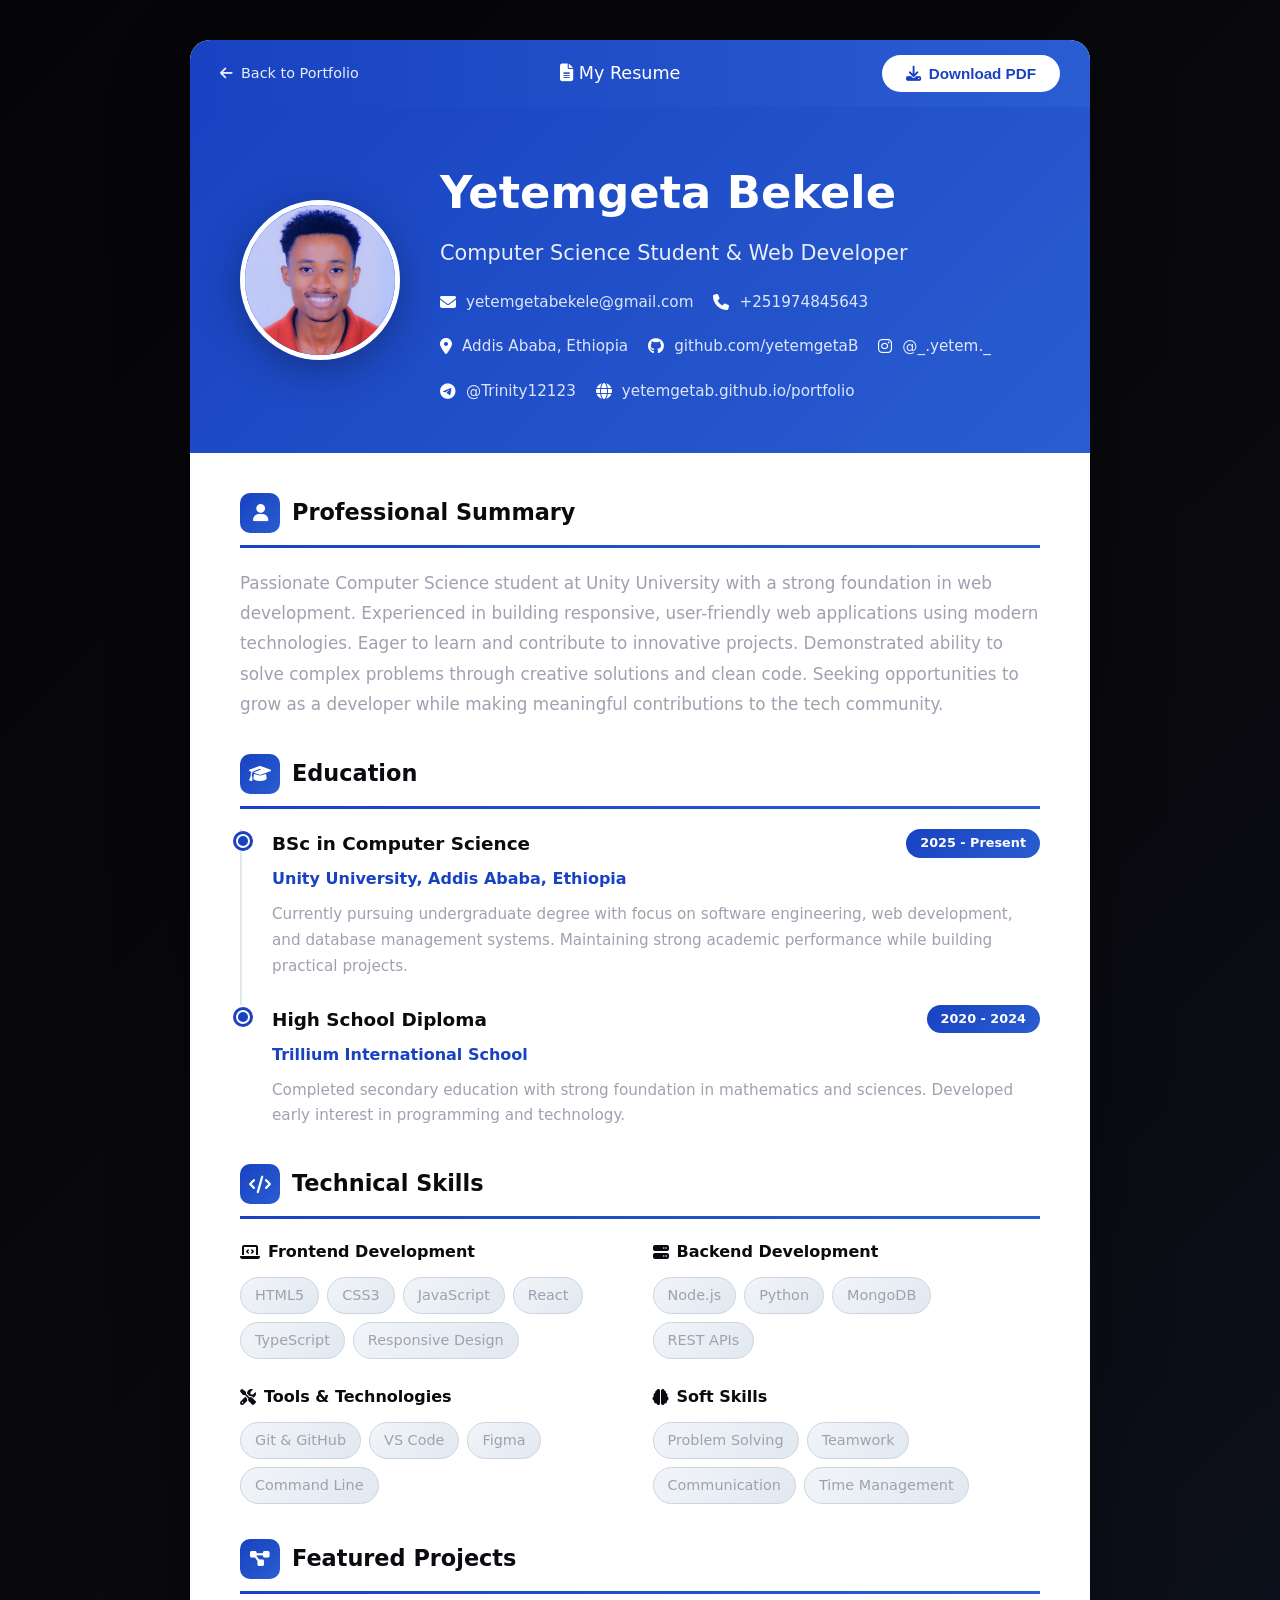
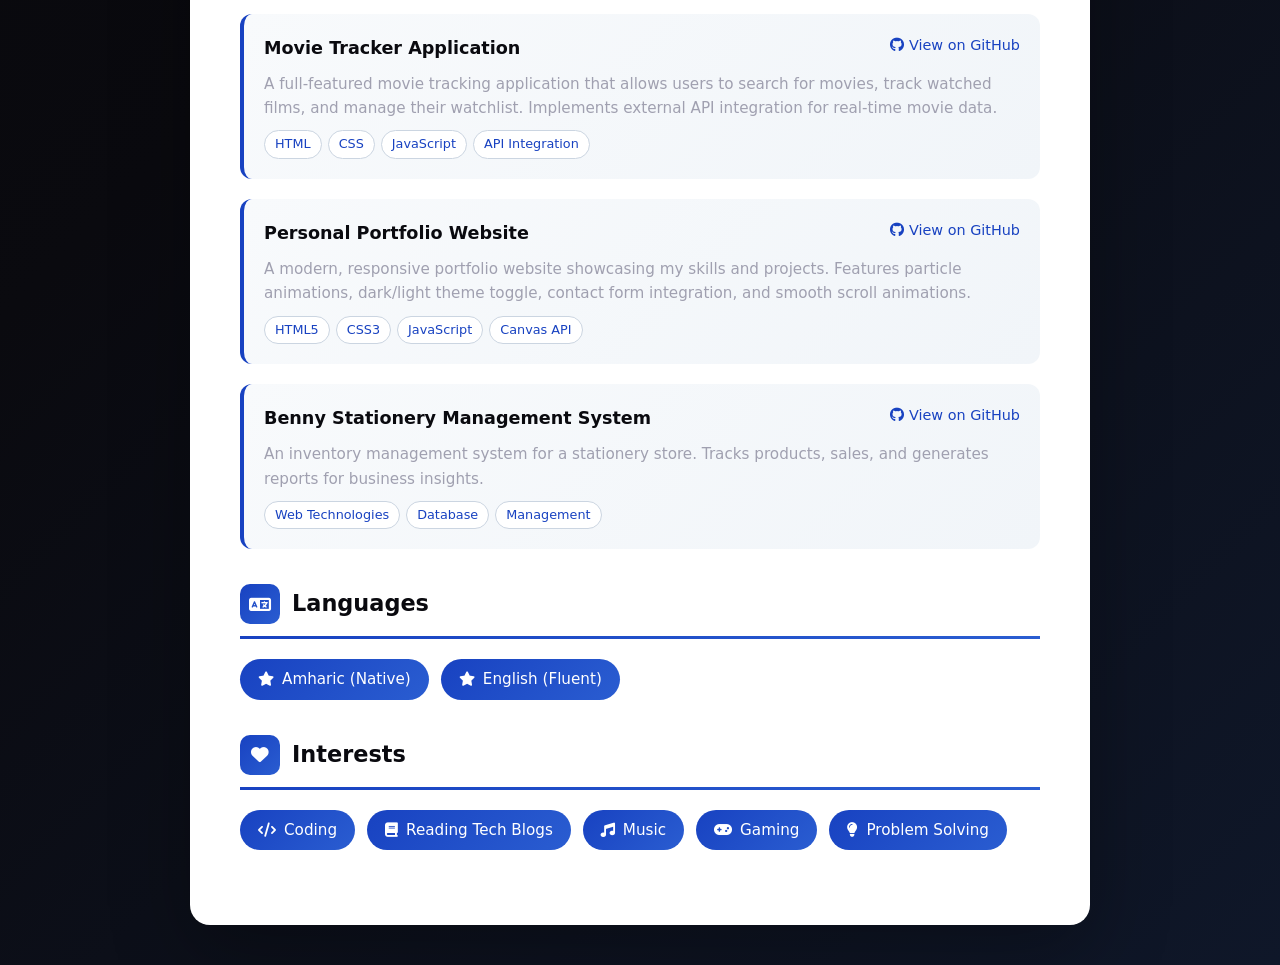
==== cv/cv.html @ ed090e7f "Complete portfolio with animations, CV, and professional structure" ====
<!DOCTYPE html>
<html lang="en">
<head>
    <meta charset="UTF-8">
    <meta name="viewport" content="width=device-width, initial-scale=1.0">
    <title>Yetemgeta Bekele - CV/Resume</title>
    <link rel="stylesheet" href="https://cdnjs.cloudflare.com/ajax/libs/font-awesome/6.4.0/css/all.min.css">
    <style>
        * {
            margin: 0;
            padding: 0;
            box-sizing: border-box;
        }

        :root {
            --primary: #1842c1;
            --primary-light: #2a5dd1;
            --secondary: #2563eb;
            --accent: #2a5dd1;
            --dark: #0a0a0f;
            --light: #f8fafc;
            --text: #a0a0b0;
            --text-light: #6a6a7a;
        }

        body {
            font-family: 'Segoe UI', system-ui, -apple-system, sans-serif;
            background: linear-gradient(135deg, #050508 0%, #0a0a0f 50%, #0f1729 100%);
            min-height: 100vh;
            padding: 40px 20px;
            line-height: 1.6;
            color: var(--text);
        }

        .cv-container {
            max-width: 900px;
            margin: 0 auto;
            background: white;
            border-radius: 20px;
            box-shadow: 0 25px 80px rgba(0,0,0,0.3);
            overflow: hidden;
        }

        .download-bar {
            background: linear-gradient(90deg, var(--primary) 0%, var(--primary-light) 100%);
            padding: 15px 30px;
            display: flex;
            justify-content: space-between;
            align-items: center;
            color: white;
        }

        .download-bar h3 {
            font-size: 1.1rem;
            font-weight: 500;
        }

        .download-btn {
            background: white;
            color: var(--primary);
            border: none;
            padding: 10px 24px;
            border-radius: 25px;
            font-weight: 600;
            cursor: pointer;
            display: flex;
            align-items: center;
            gap: 8px;
            transition: all 0.3s ease;
            font-size: 0.95rem;
        }

        .download-btn:hover {
            transform: translateY(-2px);
            box-shadow: 0 5px 20px rgba(0,0,0,0.2);
        }

        .back-link {
            color: white;
            text-decoration: none;
            display: flex;
            align-items: center;
            gap: 8px;
            font-size: 0.9rem;
            opacity: 0.9;
            transition: opacity 0.3s;
        }

        .back-link:hover {
            opacity: 1;
        }

        /* Header Section */
        .cv-header {
            background: linear-gradient(135deg, var(--primary) 0%, var(--primary-light) 100%);
            color: white;
            padding: 50px;
            display: grid;
            grid-template-columns: auto 1fr;
            gap: 40px;
            align-items: center;
        }

        .profile-image {
            width: 160px;
            height: 160px;
            border-radius: 50%;
            border: 5px solid white;
            object-fit: cover;
            box-shadow: 0 10px 40px rgba(0, 0, 0, 0.3);
        }

        .header-content h1 {
            font-size: 2.8rem;
            font-weight: 800;
            margin-bottom: 8px;
            color: white;
        }

        .header-content .title {
            font-size: 1.3rem;
            color: rgba(255, 255, 255, 0.9);
            font-weight: 500;
            margin-bottom: 20px;
        }

        .contact-grid {
            display: flex;
            flex-wrap: wrap;
            gap: 20px;
        }

        .contact-item {
            display: flex;
            align-items: center;
            gap: 10px;
            font-size: 0.95rem;
            color: rgba(255, 255, 255, 0.85);
        }

        .contact-item i {
            color: white;
            font-size: 1rem;
        }

        /* Main Content */
        .cv-body {
            padding: 40px 50px;
        }

        .section {
            margin-bottom: 35px;
        }

        .section-title {
            display: flex;
            align-items: center;
            gap: 12px;
            font-size: 1.4rem;
            font-weight: 700;
            color: var(--dark);
            margin-bottom: 20px;
            padding-bottom: 12px;
            border-bottom: 3px solid;
            border-image: linear-gradient(90deg, var(--primary), var(--primary-light)) 1;
        }

        .section-title i {
            width: 40px;
            height: 40px;
            background: linear-gradient(135deg, var(--primary) 0%, var(--primary-light) 100%);
            color: white;
            border-radius: 10px;
            display: flex;
            align-items: center;
            justify-content: center;
            font-size: 1.1rem;
        }

        /* Summary */
        .summary-text {
            font-size: 1.05rem;
            color: var(--text);
            line-height: 1.8;
        }

        /* Experience & Education */
        .timeline-item {
            position: relative;
            padding-left: 30px;
            padding-bottom: 25px;
            border-left: 2px solid #e2e8f0;
        }

        .timeline-item::before {
            content: '';
            position: absolute;
            left: -6px;
            top: 5px;
            width: 10px;
            height: 10px;
            background: var(--primary);
            border-radius: 50%;
            border: 2px solid white;
            box-shadow: 0 0 0 3px var(--primary);
        }

        .timeline-item:last-child {
            border-left-color: transparent;
            padding-bottom: 0;
        }

        .timeline-header {
            display: flex;
            justify-content: space-between;
            align-items: flex-start;
            margin-bottom: 8px;
            flex-wrap: wrap;
            gap: 10px;
        }

        .timeline-title {
            font-size: 1.15rem;
            font-weight: 700;
            color: var(--dark);
        }

        .timeline-date {
            background: linear-gradient(135deg, var(--primary) 0%, var(--primary-light) 100%);
            color: white;
            padding: 4px 14px;
            border-radius: 20px;
            font-size: 0.8rem;
            font-weight: 600;
        }

        .timeline-company {
            color: var(--primary);
            font-weight: 600;
            font-size: 1rem;
            margin-bottom: 10px;
        }

        .timeline-desc {
            color: var(--text);
            font-size: 0.95rem;
            line-height: 1.7;
        }

        /* Skills */
        .skills-container {
            display: grid;
            grid-template-columns: repeat(2, 1fr);
            gap: 25px;
        }

        .skill-category h4 {
            font-size: 1rem;
            color: var(--dark);
            margin-bottom: 12px;
            display: flex;
            align-items: center;
            gap: 8px;
        }

        .skill-tags {
            display: flex;
            flex-wrap: wrap;
            gap: 8px;
        }

        .skill-tag {
            background: linear-gradient(135deg, #f1f5f9 0%, #e2e8f0 100%);
            color: var(--text);
            padding: 6px 14px;
            border-radius: 20px;
            font-size: 0.9rem;
            border: 1px solid #cbd5e1;
            transition: all 0.3s ease;
        }

        .skill-tag:hover {
            background: linear-gradient(135deg, var(--primary) 0%, var(--secondary) 100%);
            color: white;
            border-color: transparent;
            transform: translateY(-2px);
        }

        /* Projects */
        .project-list {
            display: grid;
            gap: 20px;
        }

        .project-item {
            background: linear-gradient(135deg, #f8fafc 0%, #f1f5f9 100%);
            padding: 20px;
            border-radius: 12px;
            border-left: 4px solid var(--primary);
        }

        .project-header {
            display: flex;
            justify-content: space-between;
            align-items: flex-start;
            margin-bottom: 10px;
            flex-wrap: wrap;
            gap: 10px;
        }

        .project-name {
            font-size: 1.1rem;
            font-weight: 700;
            color: var(--dark);
        }

        .project-link {
            color: var(--primary);
            font-size: 0.9rem;
            text-decoration: none;
            display: flex;
            align-items: center;
            gap: 5px;
        }

        .project-link:hover {
            color: var(--secondary);
        }

        .project-desc {
            color: var(--text);
            font-size: 0.95rem;
            margin-bottom: 10px;
        }

        .project-tech {
            display: flex;
            flex-wrap: wrap;
            gap: 6px;
        }

        .tech-tag {
            background: white;
            color: var(--primary);
            padding: 3px 10px;
            border-radius: 15px;
            font-size: 0.8rem;
            border: 1px solid #cbd5e1;
        }

        /* Languages & Interests */
        .badges-container {
            display: flex;
            flex-wrap: wrap;
            gap: 12px;
        }

        .badge {
            background: linear-gradient(135deg, var(--primary) 0%, var(--primary-light) 100%);
            color: white;
            padding: 8px 18px;
            border-radius: 25px;
            font-size: 0.95rem;
            font-weight: 500;
            display: flex;
            align-items: center;
            gap: 8px;
        }

        .badge i {
            font-size: 0.9rem;
        }

        /* Print Styles */
        @media print {
            body {
                background: white;
                padding: 0;
            }

            .cv-container {
                box-shadow: none;
                border-radius: 0;
            }

            .download-bar {
                display: none !important;
            }

            .no-print {
                display: none !important;
            }

            .section {
                break-inside: avoid;
            }

            .timeline-item {
                break-inside: avoid;
            }

            .project-item {
                break-inside: avoid;
            }
        }

        /* Responsive */
        @media (max-width: 768px) {
            .cv-header {
                grid-template-columns: 1fr;
                text-align: center;
                padding: 30px;
            }

            .profile-image {
                margin: 0 auto;
            }

            .contact-grid {
                justify-content: center;
            }

            .cv-body {
                padding: 25px;
            }

            .skills-container {
                grid-template-columns: 1fr;
            }

            .header-content h1 {
                font-size: 2rem;
            }
        }
    </style>
</head>
<body>
    <div class="cv-container">
        <!-- Download Bar -->
        <div class="download-bar no-print">
            <a href="../index.html" class="back-link">
                <i class="fas fa-arrow-left"></i> Back to Portfolio
            </a>
            <h3><i class="fas fa-file-alt"></i> My Resume</h3>
            <button class="download-btn" onclick="downloadPDF()">
                <i class="fas fa-download"></i> Download PDF
            </button>
        </div>

        <!-- Header -->
        <header class="cv-header">
            <img src="../assets/images/IMG_9725.JPG" alt="Yetemgeta Bekele" class="profile-image">
            <div class="header-content">
                <h1>Yetemgeta Bekele</h1>
                <p class="title">Computer Science Student & Web Developer</p>
                <div class="contact-grid">
                    <div class="contact-item">
                        <i class="fas fa-envelope"></i>
                        <span>yetemgetabekele@gmail.com</span>
                    </div>
                    <div class="contact-item">
                        <i class="fas fa-phone"></i>
                        <span>+251974845643</span>
                    </div>
                    <div class="contact-item">
                        <i class="fas fa-map-marker-alt"></i>
                        <span>Addis Ababa, Ethiopia</span>
                    </div>
                    <div class="contact-item">
                        <i class="fab fa-github"></i>
                        <span>github.com/yetemgetaB</span>
                    </div>
                    <div class="contact-item">
                        <i class="fab fa-instagram"></i>
                        <span>@_.yetem._</span>
                    </div>
                    <div class="contact-item">
                        <i class="fab fa-telegram"></i>
                        <span>@Trinity12123</span>
                    </div>
                    <div class="contact-item">
                        <i class="fas fa-globe"></i>
                        <span>yetemgetab.github.io/portfolio</span>
                    </div>
                </div>
            </div>
        </header>

        <!-- Main Content -->
        <div class="cv-body">
            <!-- Summary -->
            <section class="section">
                <h2 class="section-title">
                    <i class="fas fa-user"></i>
                    Professional Summary
                </h2>
                <p class="summary-text">
                    Passionate Computer Science student at Unity University with a strong foundation in web development. 
                    Experienced in building responsive, user-friendly web applications using modern technologies. 
                    Eager to learn and contribute to innovative projects. Demonstrated ability to solve complex problems 
                    through creative solutions and clean code. Seeking opportunities to grow as a developer while 
                    making meaningful contributions to the tech community.
                </p>
            </section>

            <!-- Education -->
            <section class="section">
                <h2 class="section-title">
                    <i class="fas fa-graduation-cap"></i>
                    Education
                </h2>
                
                <div class="timeline-item">
                    <div class="timeline-header">
                        <h3 class="timeline-title">BSc in Computer Science</h3>
                        <span class="timeline-date">2025 - Present</span>
                    </div>
                    <div class="timeline-company">Unity University, Addis Ababa, Ethiopia</div>
                    <p class="timeline-desc">
                        Currently pursuing undergraduate degree with focus on software engineering, 
                        web development, and database management systems. Maintaining strong academic performance 
                        while building practical projects.
                    </p>
                </div>

                <div class="timeline-item">
                    <div class="timeline-header">
                        <h3 class="timeline-title">High School Diploma</h3>
                        <span class="timeline-date">2020 - 2024</span>
                    </div>
                    <div class="timeline-company">Trillium International School</div>
                    <p class="timeline-desc">
                        Completed secondary education with strong foundation in mathematics and sciences. 
                        Developed early interest in programming and technology.
                    </p>
                </div>
            </section>

            <!-- Skills -->
            <section class="section">
                <h2 class="section-title">
                    <i class="fas fa-code"></i>
                    Technical Skills
                </h2>
                
                <div class="skills-container">
                    <div class="skill-category">
                        <h4><i class="fas fa-laptop-code"></i> Frontend Development</h4>
                        <div class="skill-tags">
                            <span class="skill-tag">HTML5</span>
                            <span class="skill-tag">CSS3</span>
                            <span class="skill-tag">JavaScript</span>
                            <span class="skill-tag">React</span>
                            <span class="skill-tag">TypeScript</span>
                            <span class="skill-tag">Responsive Design</span>
                        </div>
                    </div>

                    <div class="skill-category">
                        <h4><i class="fas fa-server"></i> Backend Development</h4>
                        <div class="skill-tags">
                            <span class="skill-tag">Node.js</span>
                            <span class="skill-tag">Python</span>
                            <span class="skill-tag">MongoDB</span>
                            <span class="skill-tag">REST APIs</span>
                        </div>
                    </div>

                    <div class="skill-category">
                        <h4><i class="fas fa-tools"></i> Tools & Technologies</h4>
                        <div class="skill-tags">
                            <span class="skill-tag">Git & GitHub</span>
                            <span class="skill-tag">VS Code</span>
                            <span class="skill-tag">Figma</span>
                            <span class="skill-tag">Command Line</span>
                        </div>
                    </div>

                    <div class="skill-category">
                        <h4><i class="fas fa-brain"></i> Soft Skills</h4>
                        <div class="skill-tags">
                            <span class="skill-tag">Problem Solving</span>
                            <span class="skill-tag">Teamwork</span>
                            <span class="skill-tag">Communication</span>
                            <span class="skill-tag">Time Management</span>
                        </div>
                    </div>
                </div>
            </section>

            <!-- Projects -->
            <section class="section">
                <h2 class="section-title">
                    <i class="fas fa-project-diagram"></i>
                    Featured Projects
                </h2>
                
                <div class="project-list">
                    <div class="project-item">
                        <div class="project-header">
                            <h3 class="project-name">Movie Tracker Application</h3>
                            <a href="https://github.com/yetemgetaB/Movie-Tracker" class="project-link" target="_blank">
                                <i class="fab fa-github"></i> View on GitHub
                            </a>
                        </div>
                        <p class="project-desc">
                            A full-featured movie tracking application that allows users to search for movies, 
                            track watched films, and manage their watchlist. Implements external API integration 
                            for real-time movie data.
                        </p>
                        <div class="project-tech">
                            <span class="tech-tag">HTML</span>
                            <span class="tech-tag">CSS</span>
                            <span class="tech-tag">JavaScript</span>
                            <span class="tech-tag">API Integration</span>
                        </div>
                    </div>

                    <div class="project-item">
                        <div class="project-header">
                            <h3 class="project-name">Personal Portfolio Website</h3>
                            <a href="https://github.com/yetemgetaB/portfolio" class="project-link" target="_blank">
                                <i class="fab fa-github"></i> View on GitHub
                            </a>
                        </div>
                        <p class="project-desc">
                            A modern, responsive portfolio website showcasing my skills and projects. 
                            Features particle animations, dark/light theme toggle, contact form integration, 
                            and smooth scroll animations.
                        </p>
                        <div class="project-tech">
                            <span class="tech-tag">HTML5</span>
                            <span class="tech-tag">CSS3</span>
                            <span class="tech-tag">JavaScript</span>
                            <span class="tech-tag">Canvas API</span>
                        </div>
                    </div>

                    <div class="project-item">
                        <div class="project-header">
                            <h3 class="project-name">Benny Stationery Management System</h3>
                            <a href="https://github.com/yetemgetaB/Benny._.stationery" class="project-link" target="_blank">
                                <i class="fab fa-github"></i> View on GitHub
                            </a>
                        </div>
                        <p class="project-desc">
                            An inventory management system for a stationery store. Tracks products, 
                            sales, and generates reports for business insights.
                        </p>
                        <div class="project-tech">
                            <span class="tech-tag">Web Technologies</span>
                            <span class="tech-tag">Database</span>
                            <span class="tech-tag">Management</span>
                        </div>
                    </div>
                </div>
            </section>

            <!-- Languages -->
            <section class="section">
                <h2 class="section-title">
                    <i class="fas fa-language"></i>
                    Languages
                </h2>
                <div class="badges-container">
                    <span class="badge">
                        <i class="fas fa-star"></i> Amharic (Native)
                    </span>
                    <span class="badge">
                        <i class="fas fa-star"></i> English (Fluent)
                    </span>
                </div>
            </section>

            <!-- Interests -->
            <section class="section">
                <h2 class="section-title">
                    <i class="fas fa-heart"></i>
                    Interests
                </h2>
                <div class="badges-container">
                    <span class="badge">
                        <i class="fas fa-code"></i> Coding
                    </span>
                    <span class="badge">
                        <i class="fas fa-book"></i> Reading Tech Blogs
                    </span>
                    <span class="badge">
                        <i class="fas fa-music"></i> Music
                    </span>
                    <span class="badge">
                        <i class="fas fa-gamepad"></i> Gaming
                    </span>
                    <span class="badge">
                        <i class="fas fa-lightbulb"></i> Problem Solving
                    </span>
                </div>
            </section>
        </div>
    </div>

    <script>
        function downloadPDF() {
            // Show loading state
            const btn = document.querySelector('.download-btn');
            const originalHTML = btn.innerHTML;
            btn.innerHTML = '<i class="fas fa-spinner fa-spin"></i> Preparing...';
            btn.disabled = true;

            // Small delay to show the loading state
            setTimeout(() => {
                // Trigger print dialog
                window.print();
                
                // Reset button
                btn.innerHTML = originalHTML;
                btn.disabled = false;
            }, 500);
        }

        // Auto-show print dialog if URL has ?download parameter
        if (window.location.search.includes('download')) {
            setTimeout(downloadPDF, 1000);
        }
    </script>
</body>
</html>
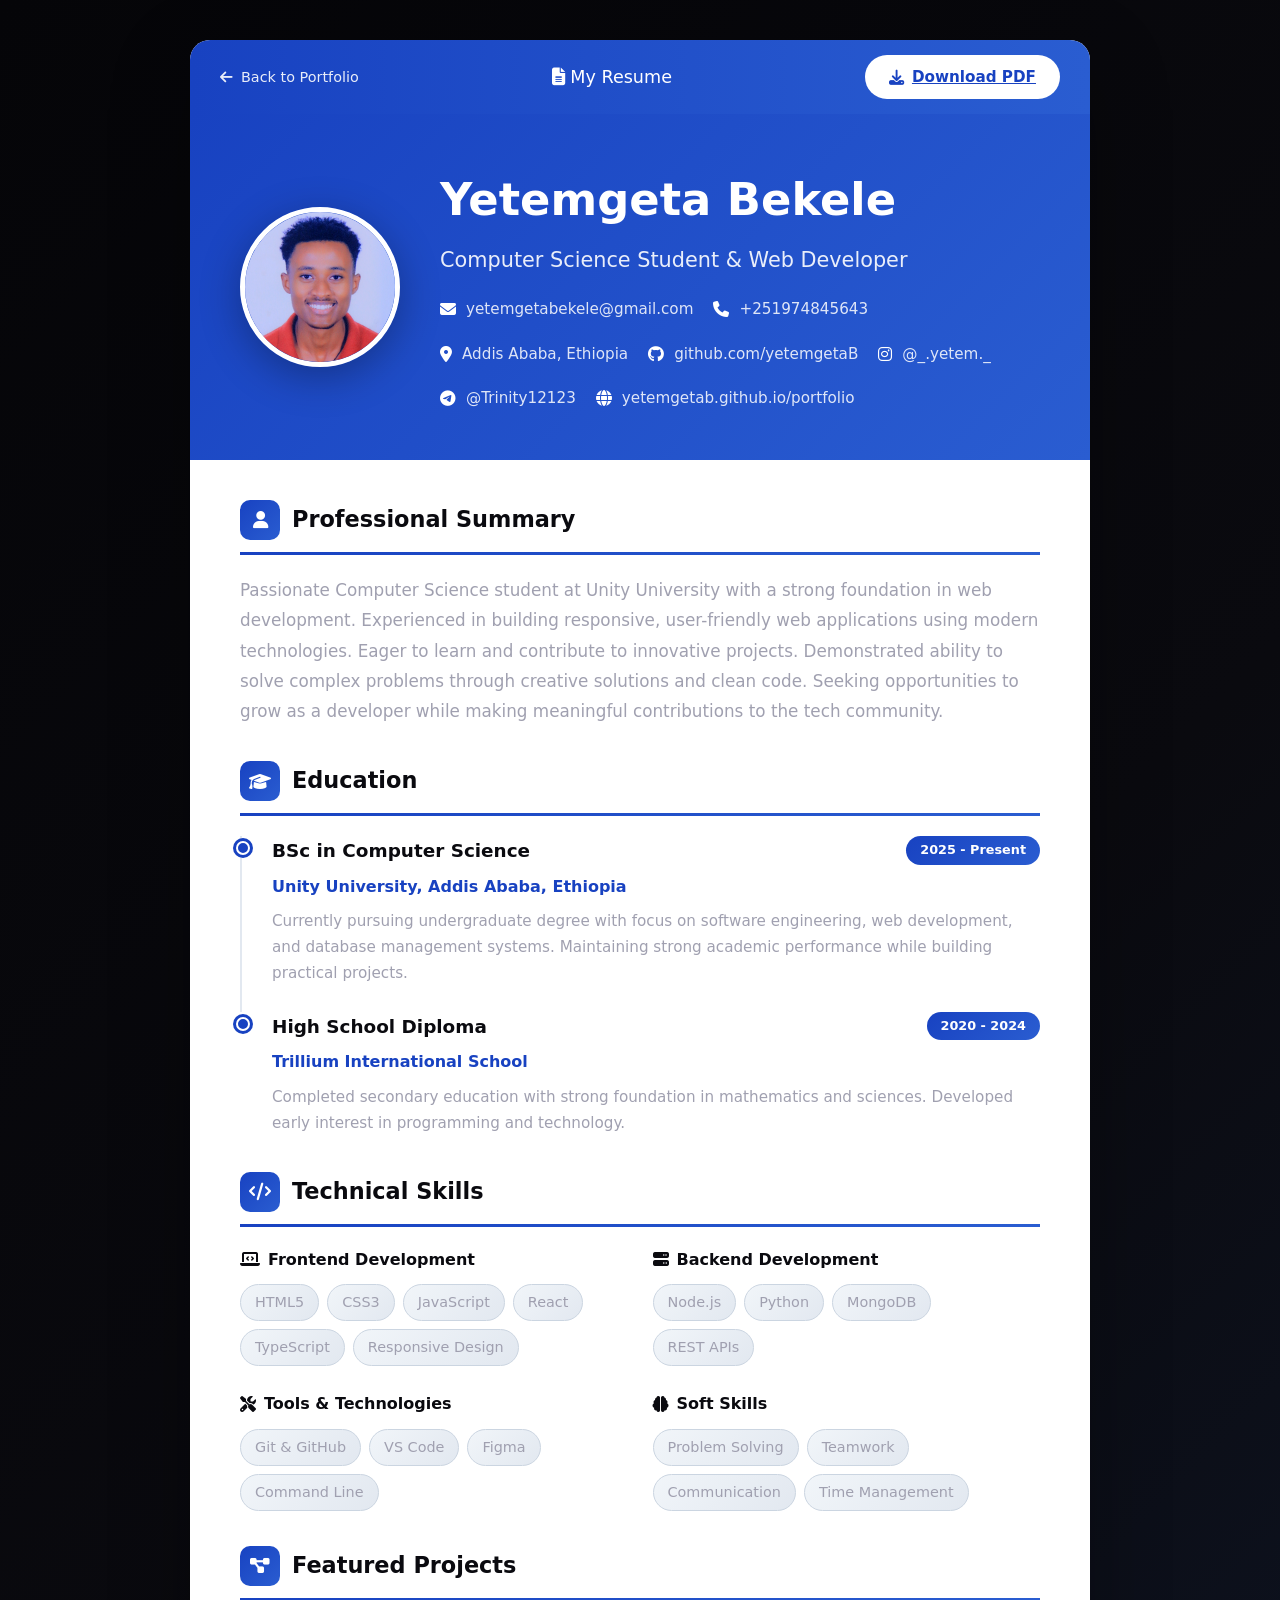
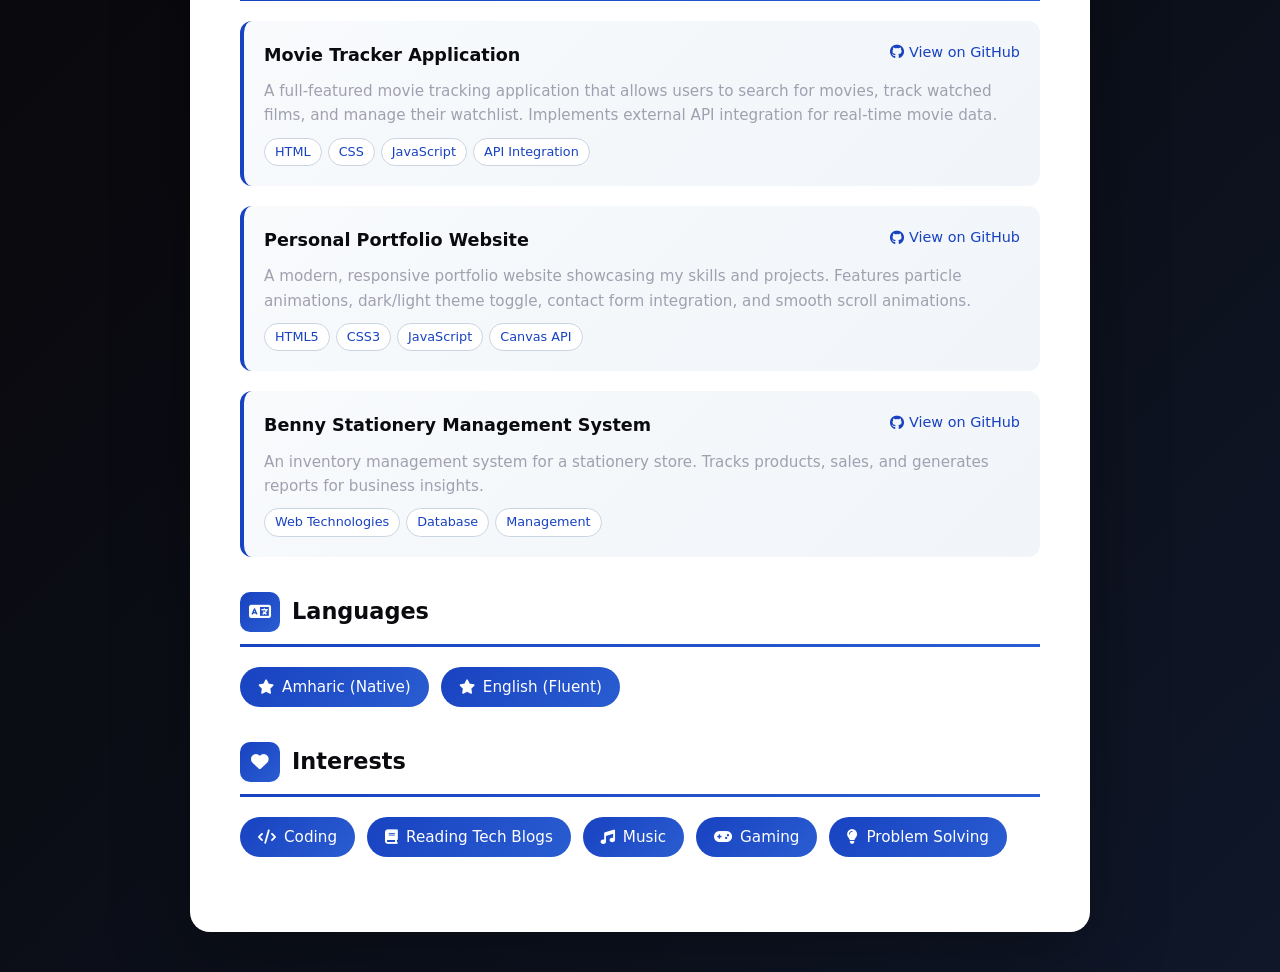
==== commit d9699c51: "Fix CV page PDF download button to directly download PDF" ====
--- a/cv/cv.html
+++ b/cv/cv.html
@@ -442,9 +442,9 @@
                 <i class="fas fa-arrow-left"></i> Back to Portfolio
             </a>
             <h3><i class="fas fa-file-alt"></i> My Resume</h3>
-            <button class="download-btn" onclick="downloadPDF()">
+            <a href="Yetemgeta%20Bekele%20-%20CV_Resume.pdf" class="download-btn" download>
                 <i class="fas fa-download"></i> Download PDF
-            </button>
+            </a>
         </div>
 
         <!-- Header -->
@@ -700,27 +700,9 @@
     </div>
 
     <script>
-        function downloadPDF() {
-            // Show loading state
-            const btn = document.querySelector('.download-btn');
-            const originalHTML = btn.innerHTML;
-            btn.innerHTML = '<i class="fas fa-spinner fa-spin"></i> Preparing...';
-            btn.disabled = true;
-
-            // Small delay to show the loading state
-            setTimeout(() => {
-                // Trigger print dialog
-                window.print();
-                
-                // Reset button
-                btn.innerHTML = originalHTML;
-                btn.disabled = false;
-            }, 500);
-        }
-
-        // Auto-show print dialog if URL has ?download parameter
-        if (window.location.search.includes('download')) {
-            setTimeout(downloadPDF, 1000);
+        // Auto-show print dialog if URL has ?print parameter
+        if (window.location.search.includes('print')) {
+            setTimeout(() => window.print(), 1000);
         }
     </script>
 </body>
